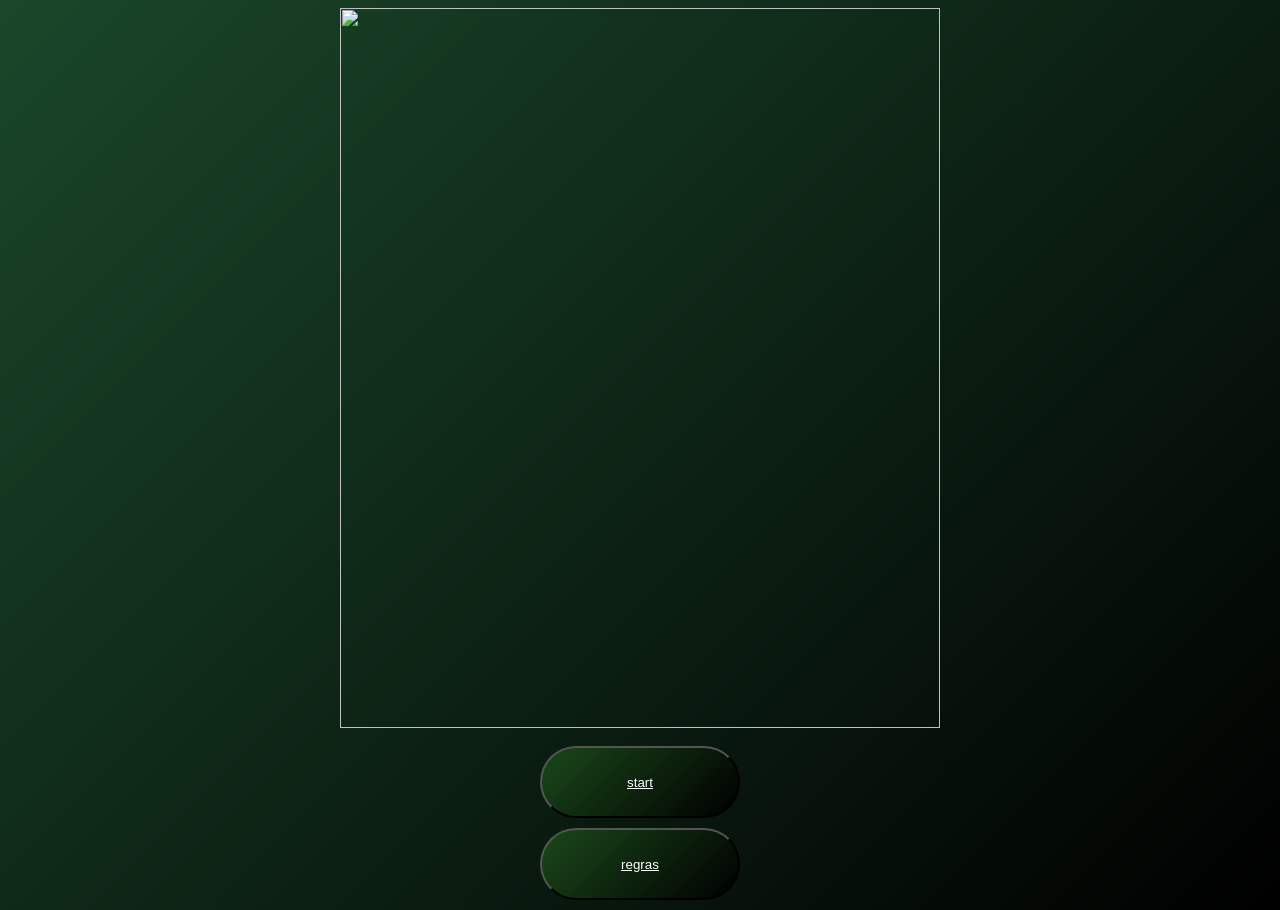
==== Index.html @ 01d2ca3e "Commit Inicial" ====
<DOCTYPE HTML>
  <Html lang="pt-br">
    <meta charset="utf-8">
    <head>
      <meta name="viewport"content="width=device-width,initial-scale=1.0">
      <title>MILLION RUSH</title>
      <link href="Style.css"rel="stylesheet">
        <link rel="stylesheet"
    href="https://cdnjs.cloudflare.com/ajax/libs/animate.css/4.1.1/animate.min.css"
    </head>
    <body>
      <img src="million2.png" height="400px"</img><br>
      <a href="start.html"><button>start</button></a>
      <header class="menu">
    <a href="regras.html"><button> regras</button></a>
    </body>
  
  </Html>
---- Style.css ----
img{
animation:flipInX;
animation-duration: 2s;
      display: flex;
      justify-content: center; /* centraliza na horizontal */
      align-items: center; /* centraliza na vertical */
      height: 80vh; /* altura total da tela */
      margin: auto;
      width:600px;}

body{background: linear-gradient(135deg, #1A472A, #000000);
}
button{ 
      display: flex;
      justify-content: center; /* centraliza na horizontal */
      align-items: center; /* centraliza na vertical */
      height: 8vh; /* altura total da tela */
      margin: auto;
      width:200px;
      border-radius: 50px;
      color:background: background: #51BB7A;
background: linear-gradient(135deg, #1A471A, #000000);
color:white;
}
a{color:white;}
button {
  display: block;
  margin-bottom: 10px; /* espaço entre os botões */
}
@ media
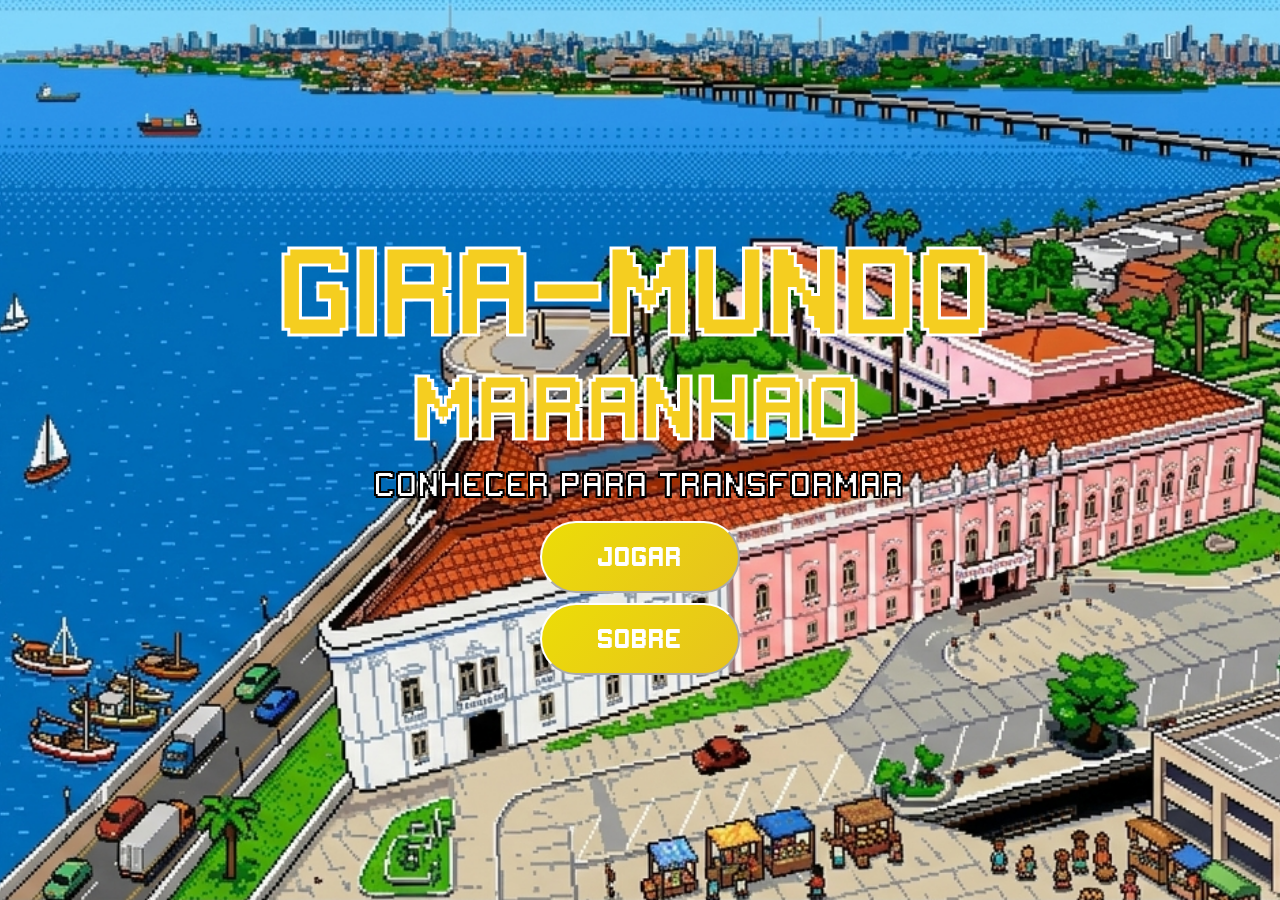
==== commit e0d80d54: "Commit Inicial Teste inicial da aplicação" ====
--- a/Index.html
+++ b/Index.html
@@ -1,18 +1,23 @@
-<DOCTYPE HTML>
-  <Html lang="pt-br">
+<DOCTYPE html>
+  <html lang="pt-br">
     <meta charset="utf-8">
     <head>
-      <meta name="viewport"content="width=device-width,initial-scale=1.0">
-      <title>MILLION RUSH</title>
-      <link href="Style.css"rel="stylesheet">
-        <link rel="stylesheet"
-    href="https://cdnjs.cloudflare.com/ajax/libs/animate.css/4.1.1/animate.min.css"
+              <meta name="viewport"content="width=device-width,initial-scale=1.0">
+              <title>Gira Mundo Maranhão</title>
+              <link href="Style.css"rel="stylesheet">
+              <link rel="stylesheet" href="https://cdnjs.cloudflare.com/ajax/libs/animate.css/4.1.1/animate.min.css">
+              <link rel="stylesheet" href="https://unpkg.com/aos@2.3.1/dist/aos.css">
     </head>
     <body>
-      <img src="million2.png" height="400px"</img><br>
-      <a href="start.html"><button>start</button></a>
-      <header class="menu">
-    <a href="regras.html"><button> regras</button></a>
+      <div class="container">  
+            </section>   
+            <section class="botoes">
+              <h1>Gira-Mundo</h1>
+              <h2>Maranhao</h2>
+              <p>Conhecer para Transformar</p>
+              <a href="start.html"><button>JOGAR</button></a>
+              <a href="regras.html"><button>SOBRE</button></a>
+            </section>
+      </div>      
     </body>
-  
-  </Html>+  </html>
--- a/Style.css
+++ b/Style.css
@@ -1,31 +1,149 @@
+@charset "UTF-8";
+*{
+	margin: 0;
+	padding: 0;
+	box-sizing: border-box;
+}
 
-img{
-animation:flipInX;
-animation-duration: 2s;
-      display: flex;
-      justify-content: center; /* centraliza na horizontal */
-      align-items: center; /* centraliza na vertical */
-      height: 80vh; /* altura total da tela */
+body{
+      background-color: #1A471A;
+}
+
+
+/* Formatação para fonte */
+@font-face {
+    font-family: 'Adrip';
+    src: url(fontes/adrip.ttf) format("truetype-variations");
+    font-weight: normal;
+    font-display: swap;
+}
+
+/* Formatação para fonte */
+@font-face {
+    font-family: 'Geo';
+    src: url(fontes/Geometos.ttf) format("truetype-variations");
+    font-weight: normal;
+    font-display: swap;
+}
+
+/* Formatação para fonte */
+@font-face {
+    font-family: 'Geom';
+    src: url(fontes/Gemstone.ttf) format("truetype-variations");
+    font-weight: normal;
+    font-display: swap;
+}
+
+/* Formatação para fonte */
+@font-face {
+    font-family: 'Sansation';
+    src: url(fontes/sansation.ttf) format("truetype-variations");
+    font-weight: normal;
+    font-display: swap;
+}
+
+/* Formatação para fonte */
+@font-face {
+    font-family: 'Gameplay';
+    src: url(fontes/Gameplay.ttf) format("truetype-variations");
+    font-weight: normal;
+    font-display: swap;
+}
+
+
+
+/* Formatação do container principal */
+.container {
+	display: flex;
+	justify-content: center;
+	text-align: center;
+	flex-wrap: wrap;
+	width: 100vw;
+	height: 100vh;
+	background-color: white;
       margin: auto;
-      width:600px;}
+      background-image: url(imagens/background_3.png);
+	background-repeat: no-repeat;
+	background-position: center;
+	background-size: cover;
+}
 
-body{background: linear-gradient(135deg, #1A472A, #000000);
+
+.botoes{
+      display: block;
+      margin: auto;
 }
-button{ 
+
+.botoes h1{
+      font-family: Gameplay;
+	font-size: 70pt;
+      font-weight: normal;
+      letter-spacing: 5px;
+	padding: 10px;
+	color: rgb(245, 206, 32);
+      -webkit-text-stroke-width: 3px; /* Largura da borda */
+      -webkit-text-stroke-color: white; /* Cor da borda */
+      animation: heartBeat;
+      animation-duration: 3s;
+      margin: 0;
+}
+
+.botoes h2{
+      font-family: Gameplay;
+	font-size: 50pt;
+      font-weight: normal;
+      letter-spacing: 5px;
+	padding: 10px;
+	color: rgb(245, 206, 32);
+      -webkit-text-stroke-width: 3px; /* Largura da borda */
+      -webkit-text-stroke-color: white; /* Cor da borda */
+      animation: heartBeat;
+      animation-duration: 3s;
+      margin: 0;
+}
+
+.botoes p{
+      font-family: Gameplay;
+	font-size: 20pt;
+      font-weight: normal;
+      letter-spacing: 2px;
+	padding: 10px;
+	color: white;
+      -webkit-text-stroke-width: 2px; /* Largura da borda */
+      -webkit-text-stroke-color: black; /* Cor da borda */
+      animation: heartBeat;
+      animation-duration: 3s;
+      margin: 0;
+}
+
+
+.botoes button{ 
       display: flex;
       justify-content: center; /* centraliza na horizontal */
       align-items: center; /* centraliza na vertical */
       height: 8vh; /* altura total da tela */
+      font-family: Gameplay;
+	font-size: 15pt;
+      font-weight: normal;
       margin: auto;
+      letter-spacing: 2px;
+      margin-top: 10px;
       width:200px;
       border-radius: 50px;
-      color:background: background: #51BB7A;
-background: linear-gradient(135deg, #1A471A, #000000);
-color:white;
+      background: linear-gradient(135deg,  #ecdd07, #e7c21e);
+      border-color: white;
+      color: white;
+      animation: jello;
+      animation-duration: 3s;
 }
-a{color:white;}
-button {
-  display: block;
-  margin-bottom: 10px; /* espaço entre os botões */
+
+
+.botoes button:hover { 
+      cursor: pointer;
+      background: linear-gradient(135deg, #f5f5f3, #e7c21e);
+      transition: 0.5;
 }
-@ media+
+a {
+      text-decoration: none;
+}
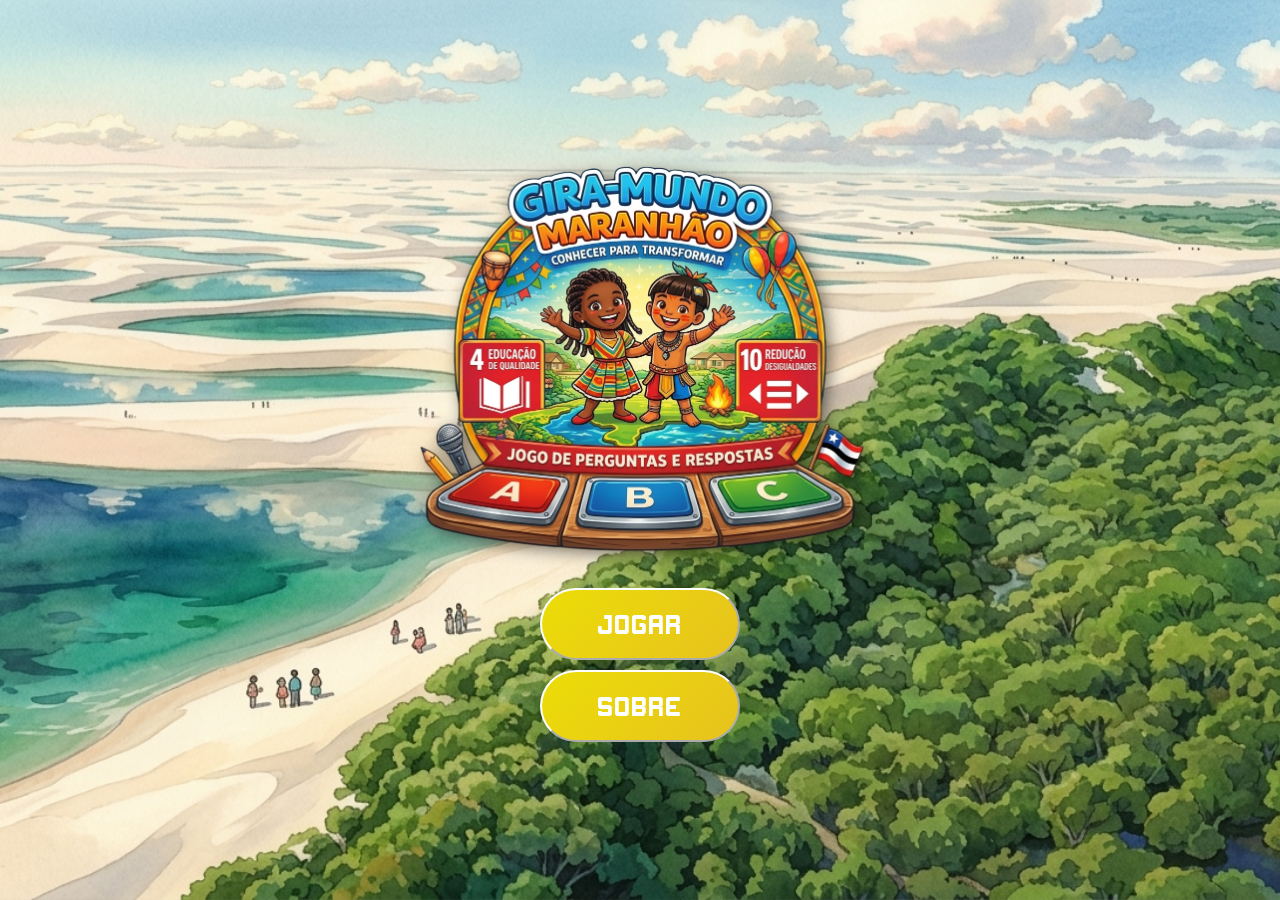
==== commit 30ba6b8e: "Versao_Inicial_Mobile Primeiro teste para versão mobile." ====
--- a/Index.html
+++ b/Index.html
@@ -12,9 +12,7 @@
       <div class="container">  
             </section>   
             <section class="botoes">
-              <h1>Gira-Mundo</h1>
-              <h2>Maranhao</h2>
-              <p>Conhecer para Transformar</p>
+              <img src="imagens/logo_atual.png">
               <a href="start.html"><button>JOGAR</button></a>
               <a href="regras.html"><button>SOBRE</button></a>
             </section>
--- a/Style.css
+++ b/Style.css
@@ -50,6 +50,29 @@
     font-display: swap;
 }
 
+/* Formatação para fonte */
+@font-face {
+    font-family: 'Kbr';
+    src: url(fontes/kbr.ttf) format("truetype-variations");
+    font-weight: normal;
+    font-display: swap;
+}
+
+/* Formatação para fonte */
+@font-face {
+    font-family: 'Darling';
+    src: url(fontes/darling.otf) format("truetype-variations");
+    font-weight: normal;
+    font-display: swap;
+}
+
+/* Formatação para fonte */
+@font-face {
+    font-family: 'Kathen';
+    src: url(fontes/Kathen.otf) format("truetype-variations");
+    font-weight: normal;
+    font-display: swap;
+}
 
 
 /* Formatação do container principal */
@@ -62,7 +85,7 @@
 	height: 100vh;
 	background-color: white;
       margin: auto;
-      background-image: url(imagens/background_3.png);
+      background-image: url(imagens/background_11.png);
 	background-repeat: no-repeat;
 	background-position: center;
 	background-size: cover;
@@ -72,50 +95,17 @@
 .botoes{
       display: block;
       margin: auto;
+      padding: 10px;
 }
 
-.botoes h1{
-      font-family: Gameplay;
-	font-size: 70pt;
-      font-weight: normal;
-      letter-spacing: 5px;
-	padding: 10px;
-	color: rgb(245, 206, 32);
-      -webkit-text-stroke-width: 3px; /* Largura da borda */
-      -webkit-text-stroke-color: white; /* Cor da borda */
-      animation: heartBeat;
+.botoes img{
+      width: 50%;
+      height: auto;
+      margin: auto;
+      filter: drop-shadow(4px 4px 8px rgba(0, 0, 0, 0.5));
+      animation: pulse;
       animation-duration: 3s;
-      margin: 0;
 }
-
-.botoes h2{
-      font-family: Gameplay;
-	font-size: 50pt;
-      font-weight: normal;
-      letter-spacing: 5px;
-	padding: 10px;
-	color: rgb(245, 206, 32);
-      -webkit-text-stroke-width: 3px; /* Largura da borda */
-      -webkit-text-stroke-color: white; /* Cor da borda */
-      animation: heartBeat;
-      animation-duration: 3s;
-      margin: 0;
-}
-
-.botoes p{
-      font-family: Gameplay;
-	font-size: 20pt;
-      font-weight: normal;
-      letter-spacing: 2px;
-	padding: 10px;
-	color: white;
-      -webkit-text-stroke-width: 2px; /* Largura da borda */
-      -webkit-text-stroke-color: black; /* Cor da borda */
-      animation: heartBeat;
-      animation-duration: 3s;
-      margin: 0;
-}
-
 
 .botoes button{ 
       display: flex;
@@ -133,17 +123,30 @@
       background: linear-gradient(135deg,  #ecdd07, #e7c21e);
       border-color: white;
       color: white;
-      animation: jello;
+      animation: rubberBand;
       animation-duration: 3s;
 }
 
 
 .botoes button:hover { 
       cursor: pointer;
-      background: linear-gradient(135deg, #f5f5f3, #e7c21e);
+      background: linear-gradient(135deg, #0a1f96, #0f228f);
       transition: 0.5;
 }
 
 a {
       text-decoration: none;
 }
+
+/* Formatação ao diminuir a tela para uso mobile*/
+@media only screen and (min-width: 300px) and (max-width: 1000px){
+
+    .botoes img{
+      width: 90%;
+      height: auto;
+      margin: auto;
+      filter: drop-shadow(4px 4px 8px rgba(0, 0, 0, 0.5));
+      animation: pulse;
+      animation-duration: 3s;
+    }
+}
